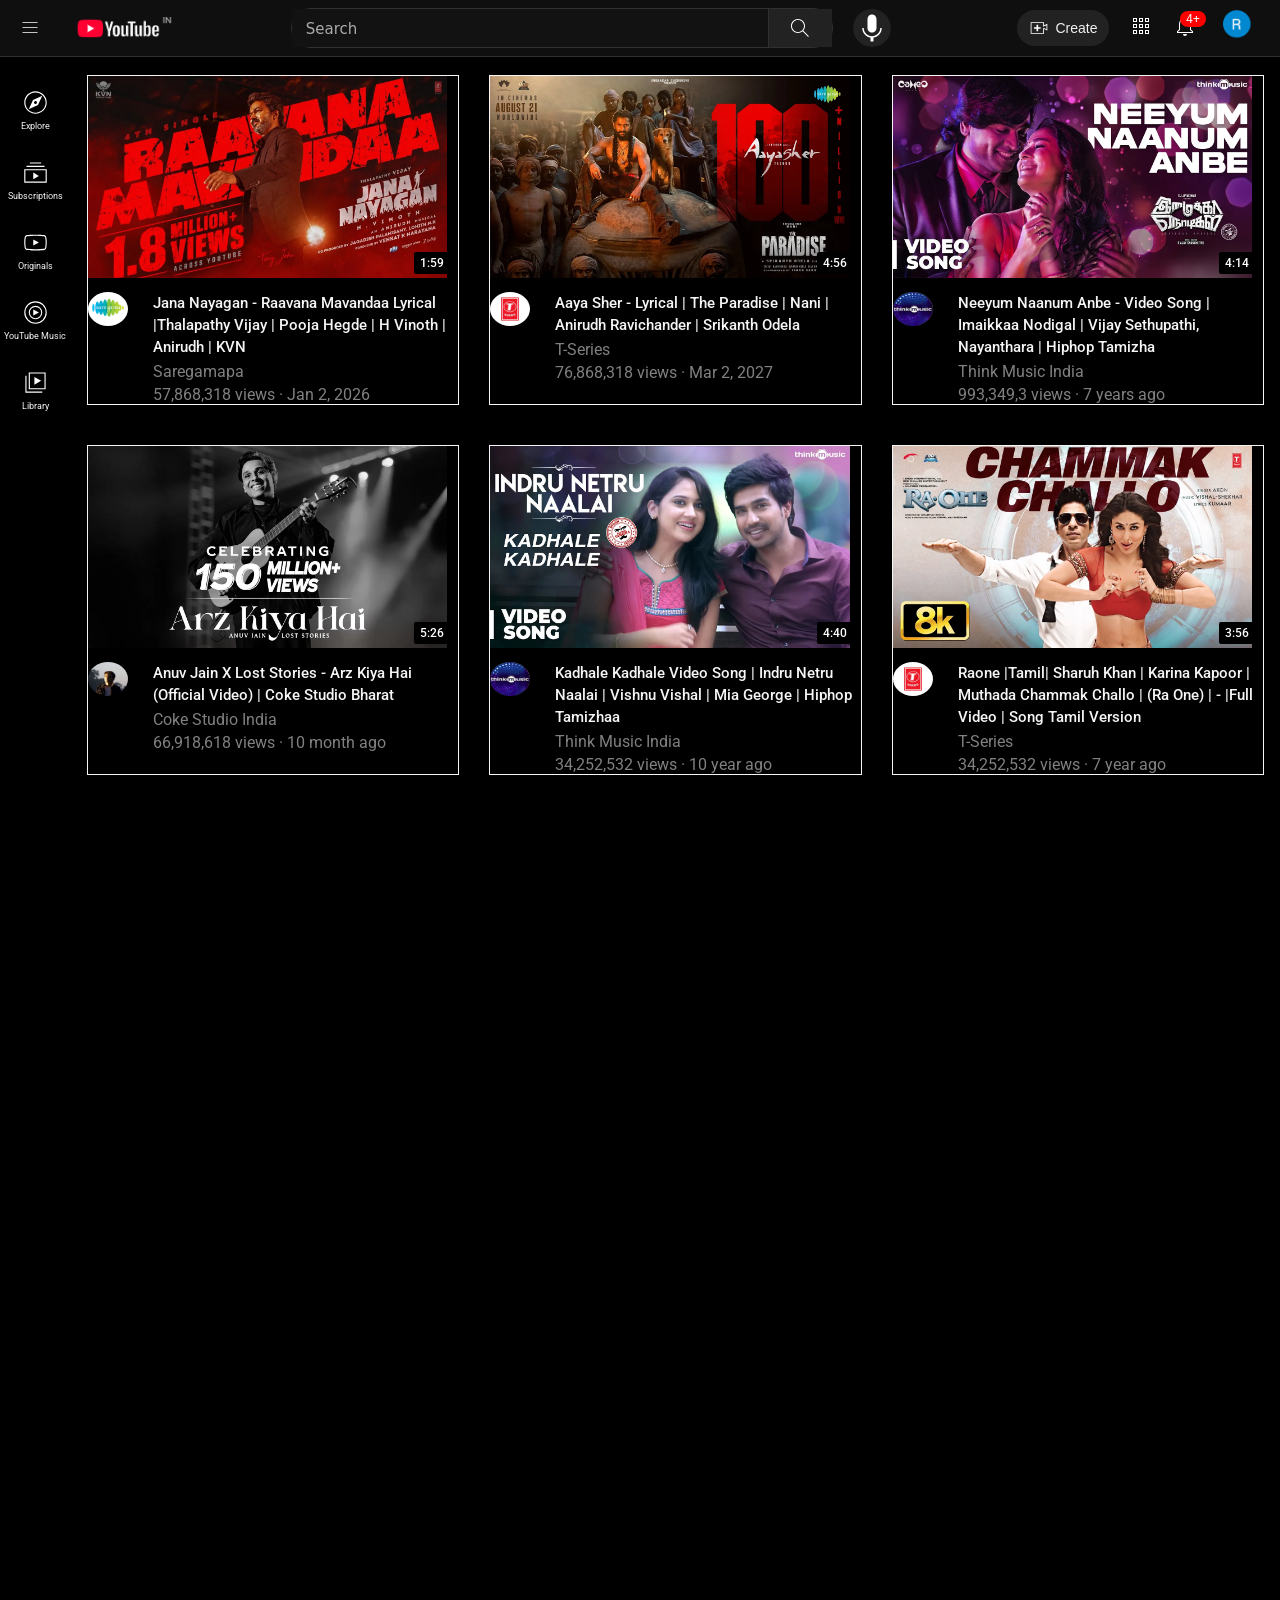
==== project/index.html @ 3915141f "web.html to project.html" ====
<!DOCTYPE html>
    <html>
    <head>
        <title>YouTube Clone</title>
        <link rel="preconnect" href="https://fonts.googleapis.com">
    <link rel="preconnect" href="https://fonts.gstatic.com" crossorigin>
    <link href="https://fonts.googleapis.com/css2?family=Roboto:ital,wght@0,100..900;1,100..900&display=swap" rel="stylesheet">

    <link rel="stylesheet" href="../project/styles/common.css">
    <link rel="stylesheet" href="../project/styles/header.css">
    <link rel="stylesheet" href="../project/styles/video.css">
    <link rel="stylesheet" href="../project/styles/sidebar.css">

    </head>

<body>
  <header class="header">
    <div class="left-section">
      <img class="hamburger" src="../YouTubeElements/hamburger-menu.svg" alt="Menu">
      <img class="youtubeLogo" src="../YouTubeElements/youtube-logo.png" alt="YouTube logo">
    </div>

    <div class="middle-section">
      <div class="search-group">
        <input class="search-bar" type="text" placeholder="Search">
        <button class="search-button" aria-label="Search">
          <img src="../YouTubeElements/search.svg" alt="Search">
          <div class="tool-tip">search</div>
        </button>
      </div>
      <button class="voice-search-button" aria-label="Search with your voice">
        <img src="../YouTubeElements/voice-search-icon.svg" alt="Voice search">
         <div class="tool-tip">search with your voice</div>
      </button>
    </div>

    <div class="right-section">
    <button class="create-button">
    <img src="../YouTubeElements/upload.svg" alt="Create">
    <span>Create</span>
    <div class="tool-tip">Create</div>
</button>

<div class="youtube-apps-container">
    <img class="youtube-icon"
         src="../YouTubeElements/youtube-apps.svg"
         alt="Apps">
    <div class="tool-tip">YouTube apps</div>
</div>

<div class="notification-numbers">
    <img class="notification-icon"
         src="../YouTubeElements/notifications.svg"
         alt="Notifications">

    <div class="notification-count">4+</div>

    <div class="tool-tip">Notifications</div>
</div>

<div class="channel-container">
    <img class="channel-photo"
         src="../YouTubeElements/Screenshot 2026-06-21 164556.png"
         alt="Profile">

    <div class="tool-tip">Your channel</div>
</div>
</div>

</header>

    <nav class="side-bar">

        <div class="sidebar-link">
            <img src="../YouTubeElements/explore.svg" alt="Explore">
            <div>Explore</div>
        </div>

        <div class="sidebar-link">
            <img src="../YouTubeElements/subscriptions.svg" alt="Subscriptions">
            <div>Subscriptions</div>
        </div>

        <div class="sidebar-link">
            <img src="../YouTubeElements/originals.svg" alt="Originals">
            <div>Originals</div>
        </div>

        <div class="sidebar-link">
            <img src="../YouTubeElements/youtube-music.svg" alt="YouTube Music">
            <div>YouTube Music</div>
        </div>

        <div class="sidebar-link">
            <img src="../YouTubeElements/library.svg" alt="Library">
            <div>Library</div>
        </div>

    </nav>

                <!-- Video s -->
                 <main>
                    <section>

                         <div class="video-frame-container">
            <div class="video-preview">
            

                <div class="thumbnail-row">
                    <img class="thumbnail"
                src="../thumbanail/bHwf0ojNtzQ-1280x720.webp">
                    <div class="video-time">1:59</div>

                </div>


            <div class="video-info-grid">

                <div>
                    <img class="profile-picture"
                        src="../Channel/high-1781884510.jpg">
                </div>

                <div class="video-info">

                    <p class="title">
                        Jana Nayagan - Raavana Mavandaa Lyrical |Thalapathy Vijay |
                        Pooja Hegde | H Vinoth | Anirudh | KVN
                    </p>

                    <p class="channel">
                        Saregamapa
                    </p>

                    <p class="views">
                        57,868,318 views · Jan 2, 2026
                    </p>

                </div>

            </div>

        </div>
        

        <div class="video-preview">
  <div class="thumbnail-row">
     <img class="thumbnail"
                src="../thumbanail/iAtoZar5W58-1280x720.webp">
                <div class="video-time">4:56</div>
            </div>

            <div class="video-info-grid">

                <div>
                    <img class="profile-picture"
                        src="../Channel/high-1781884584.jpg">
                </div>

                <div class="video-info">

                    <p class="title">
                        Aaya Sher - Lyrical | 
                        The Paradise | Nani | 
                        Anirudh Ravichander | Srikanth Odela
                    </p>

                    <p class="channel">
                        T-Series
                    </p>

                    <p class="views">
                        76,868,318 views · Mar 2, 2027
                    </p>
                </div>

            </div>
        </div>

        <div class="video-preview">
 <div class="thumbnail-row">
         <img class="thumbnail"
                src="../thumbanail/dImiR3Sr8Wo-1280x720.webp">
                <div class="video-time">4:14</div>


 </div>
       

            <div class="video-info-grid">

                <div>
                    <img class="profile-picture"
                        src="../Channel/high-1781965392.jpg">
                </div>

                <div class="video-info">

                    <p class="title">
                        Neeyum Naanum Anbe - Video Song |
                        Imaikkaa Nodigal | Vijay Sethupathi, Nayanthara | Hiphop Tamizha
                    </p>

                    <p class="channel">
                    Think Music India
                    </p>

                    <p class="views">
                        993,349,3 views · 7 years ago
                    </p>

                </div>

            </div>

        </div>
        

        <div class="video-preview">
<div class="thumbnail-row">

 <img class="thumbnail"
                src="../thumbanail/bP8ATWCvqzw-1280x720.webp">
                <div class="video-time">5:26</div>
</div>
            <div class="video-info-grid">
                <div>
                    <img  class="profile-picture"
                        src="../Channel/high-1781965376.jpg">
                </div>

                <div class="video-info">

                    <p class="title">
                    Anuv Jain X Lost Stories - Arz Kiya Hai (Official Video) | Coke Studio Bharat

                    </p>

                    <p class="channel">
                        Coke Studio India
                    </p>

                    <p class="views">
                        66,918,618 views · 10 month ago
                    </p>
                </div>

            </div>
        </div>

        <div class="video-preview">
 <div class="thumbnail-row">
        <img class="thumbnail"
                src="../thumbanail/L8V3ylj4NUA-1280x720.webp">
                <div class="video-time" > 4:40</div>
</div>
        

            <div class="video-info-grid">

                <div>
                    <img class="profile-picture"
                        src="../Channel/high-1781965392.jpg">
                </div>

                <div class="video-info">

                    <p class="title">
                    Kadhale Kadhale Video Song | Indru Netru Naalai | Vishnu Vishal | Mia George | Hiphop Tamizhaa

                    </p>

                    <p class="channel">
                        Think Music India 
                    </p>

                    <p class="views">
                        34,252,532 views · 10 year ago
                    </p>

                </div>

            </div>

        </div>
        

        <div class="video-preview">

            <div class="thumbnail-row">
<img class="thumbnail"
                src="../thumbanail/ufHLYw9q7vQ-1280x720.webp">
                <div class="video-time">3:56</div>


            </div>

            
            <div class="video-info-grid">

                <div>
                    <img class="profile-picture"
                        src="../Channel/high-1781884584.jpg">
                </div>

                <div class="video-info">

                    <p class="title">
                        

    Raone |Tamil| Sharuh Khan | Karina Kapoor |
Muthada Chammak Challo | (Ra One) | - |Full Video | Song Tamil Version               </p>

                    <p class="channel">
                        T-Series
                    
                    </p>

                    <p class="views">
                        34,252,532 views · 7 year ago
                    </p>
                </div>

            </div>
        </div>
        </div>

                    </section>
                    

                 </main>

               

    </body>
    </html>
---- project/styles/common.css ----
p{
            font-family: 'Roboto', Arial, sans-serif;
        }
        body{
          margin: 0%;
          padding-top: 75px;
          background-color: black;
          color: whitesmoke;
          height: 2000px;
          padding-left:87px ;
          padding-right:16px ;
        }
---- project/styles/header.css ----
.header{
  display: flex;
  height: 56px;
  align-items: center;          /* fixes centering properly */
  flex-direction: row;
  justify-content: space-between;
  z-index: 100;

  position: fixed;
  left: 0;
  right: 0;
  top: 0;
  background-color: #0f0f0f;
  border-bottom: 1px solid #303030;
}

.left-section{
  width: 120px;
  display: flex;
  align-items: center;
}
.hamburger{
  height: 20px;
  margin-left: 20px;
  margin-right: 35px;
  filter: invert(1);   
}
.youtubeLogo{
  height: 36px;
  align-items: center;
}

.middle-section{
  flex: 1;
  margin-left: 74px;
  margin-right: 30px;
  max-width: 600px;
  display: flex;
  align-items: center;
}
.search-group{
  display: flex;
  flex: 1;
  height: 38px;
  border: 1px solid #303030;
  border-radius: 20px;
  
}
.search-bar{
  flex: 1;
  padding-left: 14px;
  border: none;
  outline: none;
  font-size: 15px;
  background-color: #121212;
  color: #fff;
}
.search-bar::placeholder{
  font-family: system-ui, -apple-system, BlinkMacSystemFont, 'Segoe UI', Roboto, sans-serif;
  font-size: 15px;
  color: #aaa;
}
.search-button{
  width: 64px;
  background-color: #222222;
  border: none;
  border-left: 1px solid #303030;
  display: flex;
  align-items: center;
  justify-content: center;
  position: relative;
  outline: none;
}
.search-button img{
  height: 24px;
  width: auto;
  filter: invert(1);
}

.voice-search-button{
  height: 38px;
  width: 38px;
  margin-left: 20px;
  background-color: #222222;
  border: none;
  border-radius: 50%;
  display: flex;
  align-items: center;
  justify-content: center;
  position: relative;

}
.voice-search-button img{
  height: 36px;
  border-radius: 50%;
  width: fit-content;
  filter: invert(1);

}

.right-section{
  display: flex;
  align-items: center;
  gap: 20px;
  margin-right: 20px;
  flex-shrink: 0;
}


.create-button{
  display: flex;
  align-items: center;
  gap: 6px;
  height: 36px;
  padding: 0 12px;
  background-color: #222222;
  color: #f1f1f1;
  border: none;
  border-radius: 18px;
  font-size: 14px;
  font-weight: 500;
  cursor: pointer;
  white-space: nowrap;
}
.create-button img{
  height: 20px;
  width: 20px;
  filter: invert(1);
}

.upload-icon{   /* renamed from typo'd "uplosd-icon" — now just the apps-grid icon */
  height: 24px;
  filter: invert(1);
}
.youtube-icon{
  height: 24px;
  filter: invert(1);
}
.notification-icon{
  height: 24px;
  filter:invert(1);
}
.channel-photo{
  height: 40px;
  width: fit-content;
  border-radius: 90%;
}
.notification-numbers{
  position: relative;
}
.notification-count{
  position: absolute;
  background-color: red;
  color: whitesmoke;
  top: -3px;
  right: -9px;
  font-family: Roboto, Arial;
  font-size: 12px;
  height: 16px;
  min-width: 16px;
  padding: 0 5px;
  display: flex;
  justify-content: center;
  align-items: center;
  border-radius: 999px;
}

.search-button,
.voice-search-button,
.create-button,
.youtube-apps-container,
.notification-numbers,
.channel-container{
    position: relative;
}

.tool-tip{
    position: absolute;
    bottom: -45px;
    left: 50%;
    transform: translateX(-50%);

    background-color: gray;
    color: white;

    padding: 6px 8px;
    border-radius: 4px;

    font-size: 12px;
    font-family: Roboto, Arial;

    white-space: nowrap;

    opacity: 0;
    transition: opacity 0.15s;

    pointer-events: none;
}

.search-button:hover .tool-tip,
.voice-search-button:hover .tool-tip,
.create-button:hover .tool-tip,
.youtube-apps-container:hover .tool-tip,
.notification-numbers:hover .tool-tip,
.channel-container:hover .tool-tip{
    opacity: 1;
}
---- project/styles/video.css ----
.video-preview{
                width:fit-content;
                display:inline-block;
                vertical-align:top;
                border-color: whitesmoke;
                border-style: solid;
                border-width: 0.8px;
            }
            .thumbnail-row{
                position: relative;
            }

            .thumbnail{
                width:97%;
                height: 220px;
                display:inline-block;
                object-fit:cover;
                height: fit-content;
            }

            .video-info-grid{
                display:grid;
                grid-template-columns:50px 1fr;
                margin-top:10px;
                
            }

            .profile-picture{
                width:40px;
                height:34px;
                border-radius:70%;
        
            }

            .video-info{
                margin-left:10px;
            }

            .title{
                display:flexbox;
                flex:1;
                font-size:15px;
                font-weight:500;
                margin-top:0;
                margin-left:5px ;
                margin-bottom:4px;
                line-height:22px;
                
            }

            .channel{
                color:gray;
                margin-top:0;
                margin-bottom:4px;
                margin-left:5px ;
            }
            .views{
                color:gray;
                margin-top:0;
                margin-bottom:0px ;
                margin-left:5px ;
            }
            .video-frame-container{
                display: grid;
                grid-template-columns: 1fr 1fr 1fr;
                column-gap:30px;
                row-gap:40px;
                width: fit-content;

            }
            @media (max-width:750px){
                .video-frame-container{
                    grid-template-columns: 1fr 1fr;
                }
            }
            @media(min-width:751px) and (max-width:999px){
                  .video-frame-container{
                    grid-template-columns: 1fr 1fr 1fr ;
                }

            }

          /*  @media (min-width:1000px){
                .video-frame-container{
                    grid-template-columns: 1fr 1fr 1fr 1fr;
                }
            } */
        .video-time{
        position: absolute;
        bottom: 8px;
        right: 8px;

        background-color: black;
        color: white;

        font-family: Roboto, Arial;
        font-size: 12px;
        font-weight: 500;

        padding: 4px 6px;
        border-radius: 2px;
    }
---- project/styles/sidebar.css ----
.side-bar{
  position:fixed;
  left:0;
  bottom:0;
  top: 57px;
  background-color:black;
  width: 70px;
  z-index: 200;
  padding-top:18px ;
}
.sidebar-link{
  height:70px;
  display: flex;
  justify-content: center;
  align-items: center;
  flex-direction: column;
  cursor: pointer;
}
.sidebar-link:hover{
  background-color: gainsboro;
}

.sidebar-link img{
  filter:invert(1);
  height: 27px;
  margin-bottom:5px ;
}
.sidebar-link div{
  font-family: Roboto,Arial, Helvetica, sans-serif;
  font-size:9px ;
}
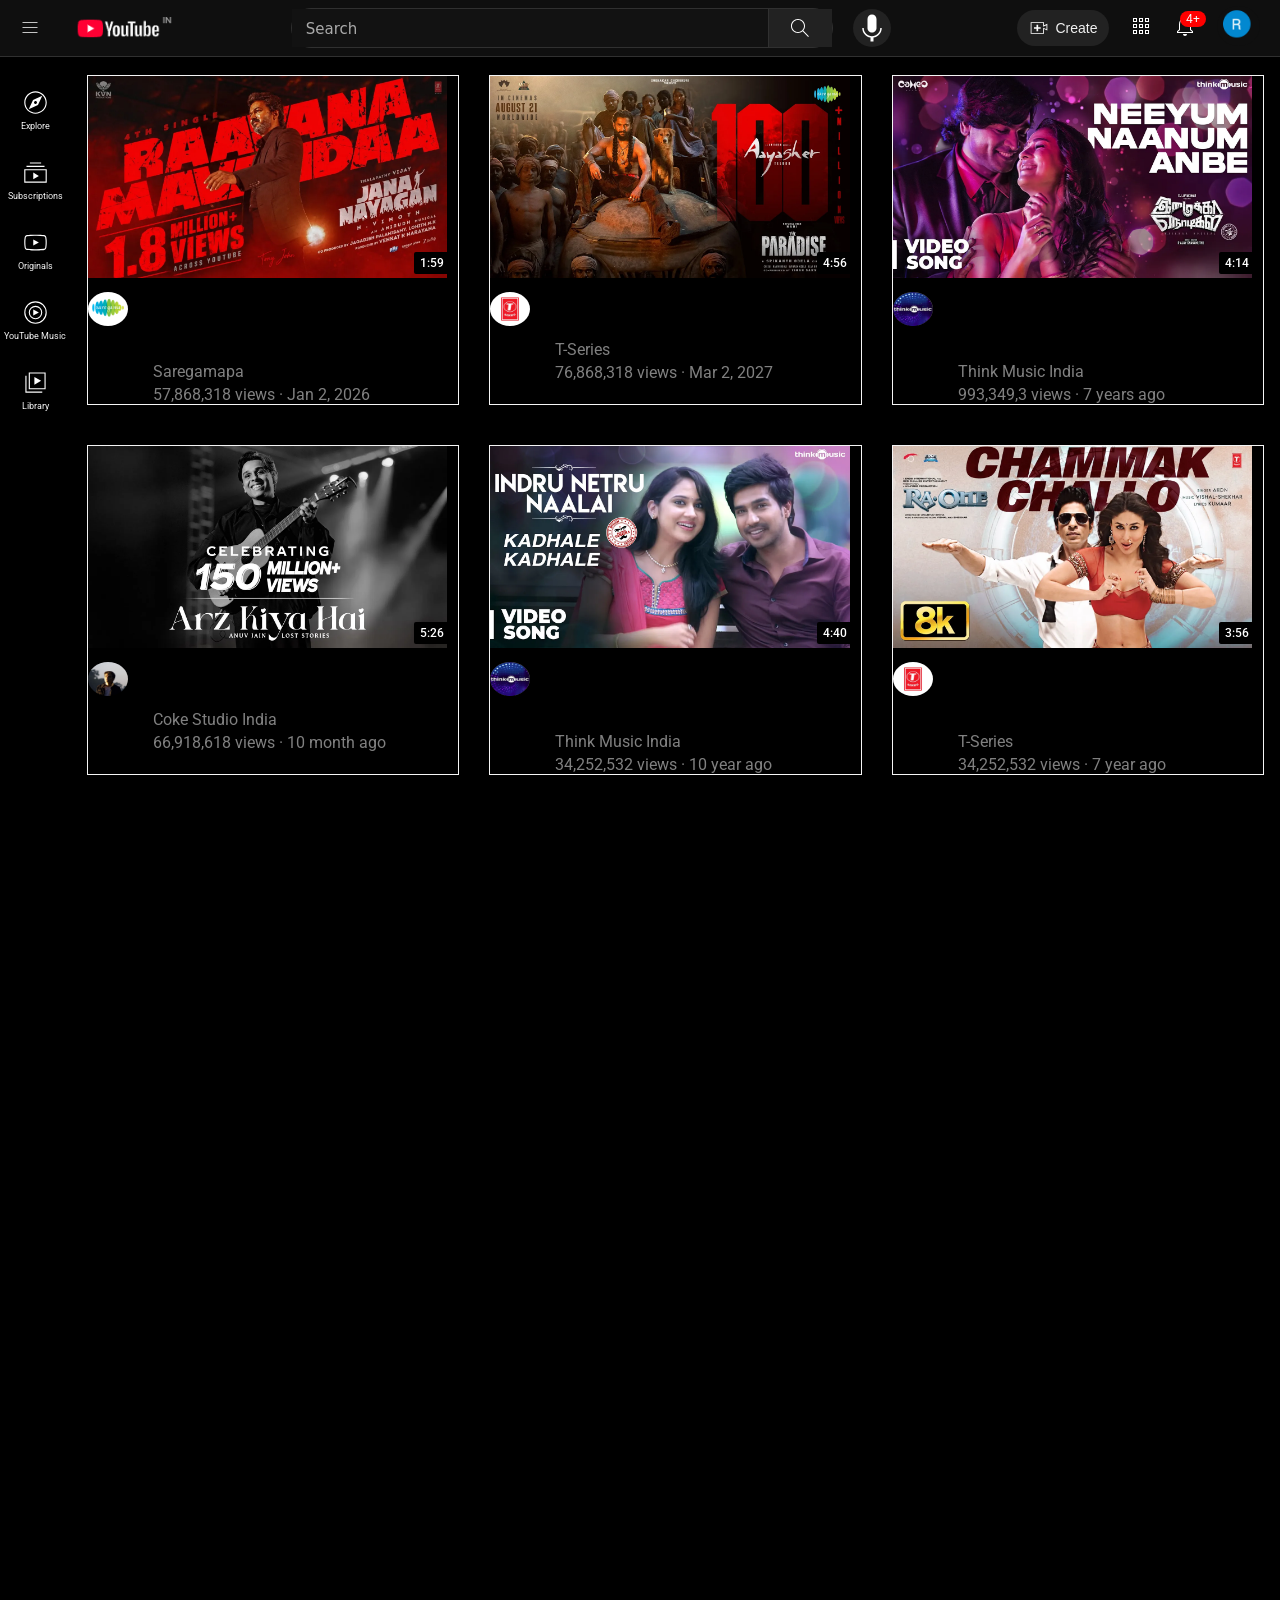
==== commit 0da4c3e5: "updated" ====
--- a/project/index.html
+++ b/project/index.html
@@ -1,4 +1,4 @@
-    <!DOCTYPE html>
+<!DOCTYPE html>
     <html>
     <head>
         <title>YouTube Clone</title>
@@ -6,51 +6,66 @@
     <link rel="preconnect" href="https://fonts.gstatic.com" crossorigin>
     <link href="https://fonts.googleapis.com/css2?family=Roboto:ital,wght@0,100..900;1,100..900&display=swap" rel="stylesheet">
 
-    <link rel="stylesheet" href="../project/styles/common.css">
-    <link rel="stylesheet" href="../project/styles/header.css">
-    <link rel="stylesheet" href="../project/styles/video.css">
-    <link rel="stylesheet" href="../project/styles/sidebar.css">
+    <link rel="stylesheet" href="styles/common.css">
+    <link rel="stylesheet" href="styles/header.css">
+    <link rel="stylesheet" href="styles/video.css">
+    <link rel="stylesheet" href="styles/sidebar.css">
+
+    <style>
+        .title a {
+            text-decoration: none;
+            color: black;
+        }
+
+        .title a:hover {
+            color: #065fd4;
+        }
+
+        .thumbnail {
+            cursor: pointer;
+        }
+    </style>
 
     </head>
 
 <body>
   <header class="header">
     <div class="left-section">
-      <img class="hamburger" src="../YouTubeElements/hamburger-menu.svg" alt="Menu">
-      <img class="youtubeLogo" src="../YouTubeElements/youtube-logo.png" alt="YouTube logo">
+      <img class="hamburger" src="YouTubeElements/hamburger-menu.svg" alt="Menu">
+      <img class="youtubeLogo" src="YouTubeElements/youtube-logo.png" alt="YouTube logo">
     </div>
 
     <div class="middle-section">
       <div class="search-group">
         <input class="search-bar" type="text" placeholder="Search">
         <button class="search-button" aria-label="Search">
-          <img src="../YouTubeElements/search.svg" alt="Search">
+          <img src="YouTubeElements/search.svg" alt="Search">
           <div class="tool-tip">search</div>
         </button>
       </div>
       <button class="voice-search-button" aria-label="Search with your voice">
-        <img src="../YouTubeElements/voice-search-icon.svg" alt="Voice search">
+        <img src="YouTubeElements/voice-search-icon.svg" alt="Voice search">
          <div class="tool-tip">search with your voice</div>
       </button>
     </div>
 
     <div class="right-section">
     <button class="create-button">
-    <img src="../YouTubeElements/upload.svg" alt="Create">
+    <img src="YouTubeElements/upload.svg" alt="Create">
     <span>Create</span>
     <div class="tool-tip">Create</div>
 </button>
 
 <div class="youtube-apps-container">
     <img class="youtube-icon"
-         src="../YouTubeElements/youtube-apps.svg"
+         src="YouTubeElements/youtube-apps.svg"
          alt="Apps">
     <div class="tool-tip">YouTube apps</div>
 </div>
 
 <div class="notification-numbers">
     <img class="notification-icon"
-         src="../YouTubeElements/notifications.svg"
+         src="YouTubeElements/notifications.svg"
          alt="Notifications">
 
     <div class="notification-count">4+</div>
@@ -60,7 +75,7 @@
 
 <div class="channel-container">
     <img class="channel-photo"
-         src="../YouTubeElements/Screenshot 2026-06-21 164556.png"
+         src="YouTubeElements/Screenshot 2026-06-21 164556.png"
          alt="Profile">
 
     <div class="tool-tip">Your channel</div>
@@ -72,27 +87,27 @@
     <nav class="side-bar">
 
         <div class="sidebar-link">
-            <img src="../YouTubeElements/explore.svg" alt="Explore">
+            <img src="YouTubeElements/explore.svg" alt="Explore">
             <div>Explore</div>
         </div>
 
         <div class="sidebar-link">
-            <img src="../YouTubeElements/subscriptions.svg" alt="Subscriptions">
+            <img src="YouTubeElements/subscriptions.svg" alt="Subscriptions">
             <div>Subscriptions</div>
         </div>
 
         <div class="sidebar-link">
-            <img src="../YouTubeElements/originals.svg" alt="Originals">
+            <img src="YouTubeElements/originals.svg" alt="Originals">
             <div>Originals</div>
         </div>
 
         <div class="sidebar-link">
-            <img src="../YouTubeElements/youtube-music.svg" alt="YouTube Music">
+            <img src="YouTubeElements/youtube-music.svg" alt="YouTube Music">
             <div>YouTube Music</div>
         </div>
 
         <div class="sidebar-link">
-            <img src="../YouTubeElements/library.svg" alt="Library">
+            <img src="YouTubeElements/library.svg" alt="Library">
             <div>Library</div>
         </div>
 
@@ -104,11 +119,13 @@
 
                          <div class="video-frame-container">
             <div class="video-preview">
-            
+
 
                 <div class="thumbnail-row">
-                    <img class="thumbnail"
-                src="../thumbanail/bHwf0ojNtzQ-1280x720.webp">
+                    <a href="https://www.youtube.com/watch?v=bHwf0ojNtzQ" target="_blank">
+                        <img class="thumbnail"
+                    src="thumbanail/bHwf0ojNtzQ-1280x720.webp">
+                    </a>
                     <div class="video-time">1:59</div>
 
                 </div>
@@ -118,14 +135,16 @@
 
                 <div>
                     <img class="profile-picture"
-                        src="../Channel/high-1781884510.jpg">
-                </div>
-
-                <div class="video-info">
-
-                    <p class="title">
+                        src="Channel/high-1781884510.jpg">
+                </div>
+
+                <div class="video-info">
+
+                    <p class="title">
+                        <a href="https://www.youtube.com/watch?v=bHwf0ojNtzQ" target="_blank">
                         Jana Nayagan - Raavana Mavandaa Lyrical |Thalapathy Vijay |
                         Pooja Hegde | H Vinoth | Anirudh | KVN
+                        </a>
                     </p>
 
                     <p class="channel">
@@ -141,12 +160,14 @@
             </div>
 
         </div>
-        
+
 
         <div class="video-preview">
   <div class="thumbnail-row">
-     <img class="thumbnail"
-                src="../thumbanail/iAtoZar5W58-1280x720.webp">
+     <a href="https://www.youtube.com/watch?v=iAtoZar5W58" target="_blank">
+        <img class="thumbnail"
+                src="thumbanail/iAtoZar5W58-1280x720.webp">
+     </a>
                 <div class="video-time">4:56</div>
             </div>
 
@@ -154,15 +175,17 @@
 
                 <div>
                     <img class="profile-picture"
-                        src="../Channel/high-1781884584.jpg">
-                </div>
-
-                <div class="video-info">
-
-                    <p class="title">
+                        src="Channel/high-1781884584.jpg">
+                </div>
+
+                <div class="video-info">
+
+                    <p class="title">
+                        <a href="https://www.youtube.com/watch?v=iAtoZar5W58" target="_blank">
                         Aaya Sher - Lyrical | 
                         The Paradise | Nani | 
                         Anirudh Ravichander | Srikanth Odela
+                        </a>
                     </p>
 
                     <p class="channel">
@@ -179,8 +202,10 @@
 
         <div class="video-preview">
  <div class="thumbnail-row">
-         <img class="thumbnail"
-                src="../thumbanail/dImiR3Sr8Wo-1280x720.webp">
+         <a href="https://www.youtube.com/watch?v=dImiR3Sr8Wo" target="_blank">
+            <img class="thumbnail"
+                src="thumbanail/dImiR3Sr8Wo-1280x720.webp">
+         </a>
                 <div class="video-time">4:14</div>
 
 
@@ -191,14 +216,16 @@
 
                 <div>
                     <img class="profile-picture"
-                        src="../Channel/high-1781965392.jpg">
-                </div>
-
-                <div class="video-info">
-
-                    <p class="title">
+                        src="Channel/high-1781965392.jpg">
+                </div>
+
+                <div class="video-info">
+
+                    <p class="title">
+                        <a href="https://www.youtube.com/watch?v=dImiR3Sr8Wo" target="_blank">
                         Neeyum Naanum Anbe - Video Song |
                         Imaikkaa Nodigal | Vijay Sethupathi, Nayanthara | Hiphop Tamizha
+                        </a>
                     </p>
 
                     <p class="channel">
@@ -214,26 +241,29 @@
             </div>
 
         </div>
-        
+
 
         <div class="video-preview">
 <div class="thumbnail-row">
 
- <img class="thumbnail"
-                src="../thumbanail/bP8ATWCvqzw-1280x720.webp">
+ <a href="https://www.youtube.com/watch?v=bP8ATWCvqzw" target="_blank">
+    <img class="thumbnail"
+                src="thumbanail/bP8ATWCvqzw-1280x720.webp">
+ </a>
                 <div class="video-time">5:26</div>
 </div>
             <div class="video-info-grid">
                 <div>
                     <img  class="profile-picture"
-                        src="../Channel/high-1781965376.jpg">
-                </div>
-
-                <div class="video-info">
-
-                    <p class="title">
+                        src="Channel/high-1781965376.jpg">
+                </div>
+
+                <div class="video-info">
+
+                    <p class="title">
+                    <a href="https://www.youtube.com/watch?v=bP8ATWCvqzw" target="_blank">
                     Anuv Jain X Lost Stories - Arz Kiya Hai (Official Video) | Coke Studio Bharat
-
+                    </a>
                     </p>
 
                     <p class="channel">
@@ -250,24 +280,27 @@
 
         <div class="video-preview">
  <div class="thumbnail-row">
-        <img class="thumbnail"
-                src="../thumbanail/L8V3ylj4NUA-1280x720.webp">
+        <a href="https://www.youtube.com/watch?v=L8V3ylj4NUA" target="_blank">
+            <img class="thumbnail"
+                src="thumbanail/L8V3ylj4NUA-1280x720.webp">
+        </a>
                 <div class="video-time" > 4:40</div>
 </div>
-        
-
-            <div class="video-info-grid">
-
-                <div>
-                    <img class="profile-picture"
-                        src="../Channel/high-1781965392.jpg">
-                </div>
-
-                <div class="video-info">
-
-                    <p class="title">
+
+
+            <div class="video-info-grid">
+
+                <div>
+                    <img class="profile-picture"
+                        src="Channel/high-1781965392.jpg">
+                </div>
+
+                <div class="video-info">
+
+                    <p class="title">
+                    <a href="https://www.youtube.com/watch?v=L8V3ylj4NUA" target="_blank">
                     Kadhale Kadhale Video Song | Indru Netru Naalai | Vishnu Vishal | Mia George | Hiphop Tamizhaa
-
+                    </a>
                     </p>
 
                     <p class="channel">
@@ -283,13 +316,15 @@
             </div>
 
         </div>
-        
+
 
         <div class="video-preview">
 
             <div class="thumbnail-row">
-<img class="thumbnail"
-                src="../thumbanail/ufHLYw9q7vQ-1280x720.webp">
+<a href="https://www.youtube.com/watch?v=ufHLYw9q7vQ" target="_blank">
+    <img class="thumbnail"
+                src="thumbanail/ufHLYw9q7vQ-1280x720.webp">
+</a>
                 <div class="video-time">3:56</div>
 
 
@@ -300,16 +335,17 @@
 
                 <div>
                     <img class="profile-picture"
-                        src="../Channel/high-1781884584.jpg">
-                </div>
-
-                <div class="video-info">
-
-                    <p class="title">
-                        
-
+                        src="Channel/high-1781884584.jpg">
+                </div>
+
+                <div class="video-info">
+
+                    <p class="title">
+                        <a href="https://www.youtube.com/watch?v=ufHLYw9q7vQ" target="_blank">
     Raone |Tamil| Sharuh Khan | Karina Kapoor |
-Muthada Chammak Challo | (Ra One) | - |Full Video | Song Tamil Version               </p>
+Muthada Chammak Challo | (Ra One) | - |Full Video | Song Tamil Version
+                        </a>
+                    </p>
 
                     <p class="channel">
                         T-Series
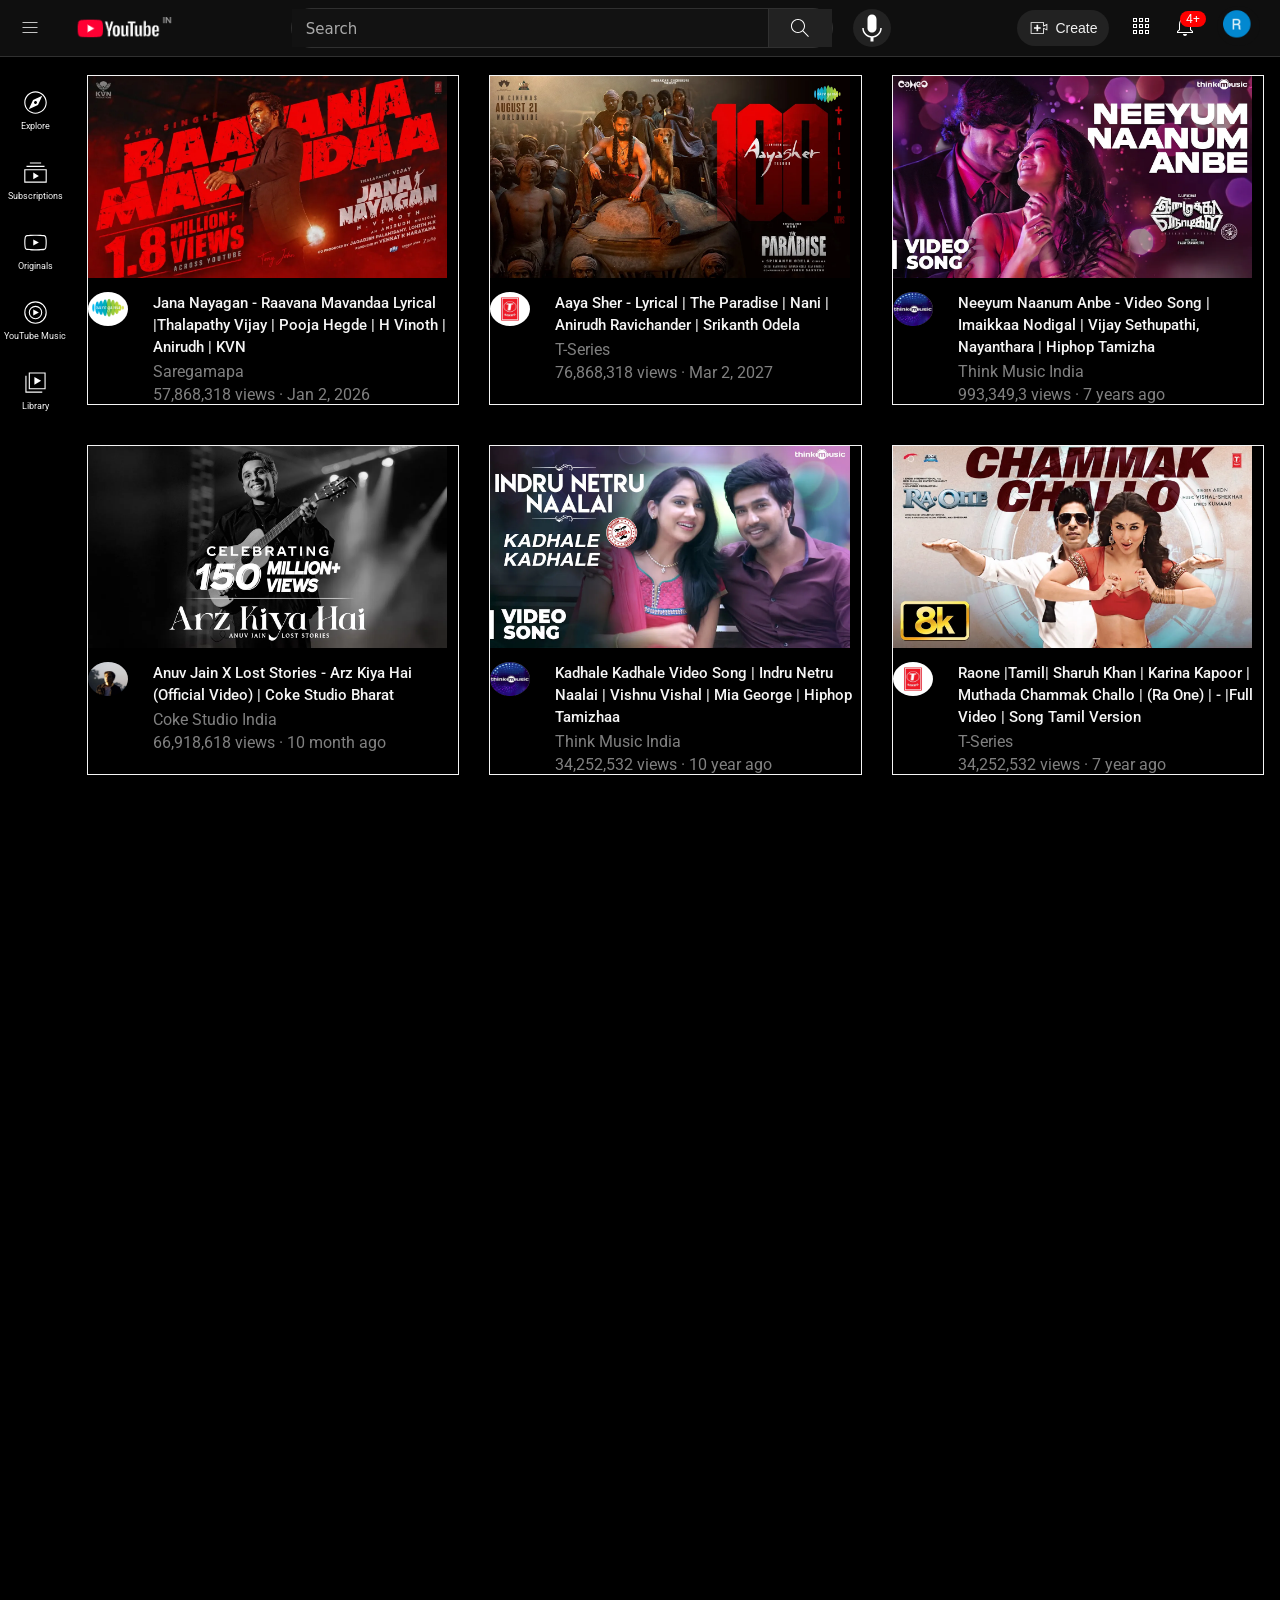
==== commit 47f76c2b: "updated" ====
--- a/project/index.html
+++ b/project/index.html
@@ -14,11 +14,20 @@
     <style>
         .title a {
             text-decoration: none;
-            color: black;
+            color: whitesmoke;
+            cursor: pointer;
+            position: relative;
+            z-index: 2;
         }
 
         .title a:hover {
-            color: #065fd4;
+            color: #3ea6ff;
+        }
+
+        .thumbnail-row a {
+            display: block;
+            position: relative;
+            z-index: 2;
         }
 
         .thumbnail {
